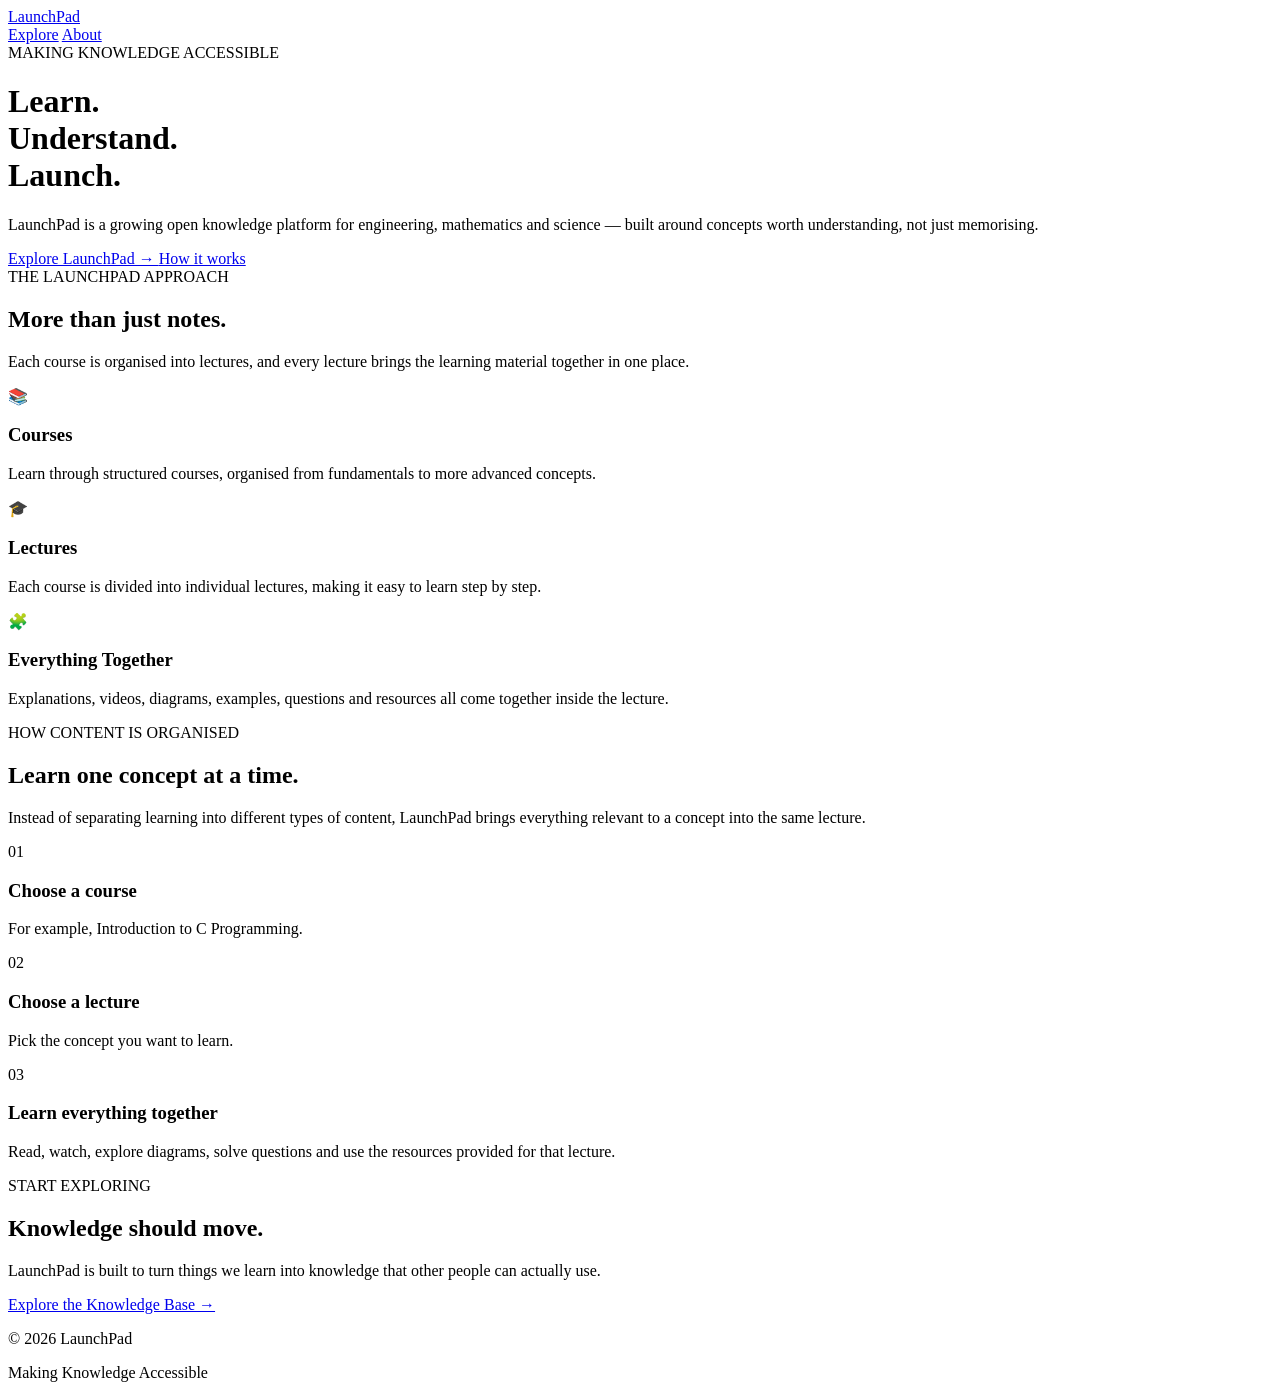
==== index.html @ 2ec694fc "Create index.html" ====
<!DOCTYPE html>
<html lang="en">
<head>
    <meta charset="UTF-8">
    <meta name="viewport" content="width=device-width, initial-scale=1.0">

    <title>LaunchPad — Engineering Knowledge</title>

    <link rel="stylesheet" href="css/style.css">
</head>

<body>

    <!-- Navigation -->
    <nav class="navbar">

        <div class="nav-container">

            <a href="index.html" class="logo">
                LaunchPad
            </a>

            <div class="nav-links">
                <a href="explore.html">Explore</a>
                <a href="#">About</a>
            </div>

        </div>

    </nav>


    <!-- Hero -->
    <header class="hero">

        <div class="hero-content">

            <span class="hero-badge">
                MAKING KNOWLEDGE ACCESSIBLE
            </span>

            <h1>
                Learn.<br>
                Understand.<br>
                <span>Launch.</span>
            </h1>

            <p>
                LaunchPad is a growing open knowledge platform for
                engineering, mathematics and science — built around
                concepts worth understanding, not just memorising.
            </p>

            <div class="hero-buttons">

                <a href="explore.html" class="btn btn-primary">
                    Explore LaunchPad →
                </a>

                <a href="#how-it-works" class="btn btn-secondary">
                    How it works
                </a>

            </div>

        </div>

    </header>


    <!-- How LaunchPad Works -->
    <section class="section" id="how-it-works">

        <div class="section-heading">

            <span class="section-label">
                THE LAUNCHPAD APPROACH
            </span>

            <h2>
                More than just notes.
            </h2>

            <p>
                Each course is organised into lectures, and every lecture
                brings the learning material together in one place.
            </p>

        </div>


        <div class="feature-grid">

            <div class="feature-card">
                <div class="feature-icon">📚</div>

                <h3>Courses</h3>

                <p>
                    Learn through structured courses, organised from
                    fundamentals to more advanced concepts.
                </p>
            </div>


            <div class="feature-card">
                <div class="feature-icon">🎓</div>

                <h3>Lectures</h3>

                <p>
                    Each course is divided into individual lectures,
                    making it easy to learn step by step.
                </p>
            </div>


            <div class="feature-card">
                <div class="feature-icon">🧩</div>

                <h3>Everything Together</h3>

                <p>
                    Explanations, videos, diagrams, examples, questions
                    and resources all come together inside the lecture.
                </p>
            </div>

        </div>

    </section>


    <!-- Example -->
    <section class="section example-section">

        <div class="section-heading">

            <span class="section-label">
                HOW CONTENT IS ORGANISED
            </span>

            <h2>
                Learn one concept at a time.
            </h2>

            <p>
                Instead of separating learning into different types of
                content, LaunchPad brings everything relevant to a concept
                into the same lecture.
            </p>

        </div>


        <div class="learning-path">

            <div class="path-step">
                <span class="path-number">01</span>

                <div>
                    <h3>Choose a course</h3>
                    <p>
                        For example, Introduction to C Programming.
                    </p>
                </div>
            </div>


            <div class="path-line"></div>


            <div class="path-step">
                <span class="path-number">02</span>

                <div>
                    <h3>Choose a lecture</h3>
                    <p>
                        Pick the concept you want to learn.
                    </p>
                </div>
            </div>


            <div class="path-line"></div>


            <div class="path-step">
                <span class="path-number">03</span>

                <div>
                    <h3>Learn everything together</h3>
                    <p>
                        Read, watch, explore diagrams, solve questions
                        and use the resources provided for that lecture.
                    </p>
                </div>
            </div>

        </div>

    </section>


    <!-- CTA -->
    <section class="cta-section">

        <div class="cta-content">

            <span class="section-label">
                START EXPLORING
            </span>

            <h2>
                Knowledge should move.
            </h2>

            <p>
                LaunchPad is built to turn things we learn into knowledge
                that other people can actually use.
            </p>

            <a href="explore.html" class="btn btn-primary">
                Explore the Knowledge Base →
            </a>

        </div>

    </section>


    <!-- Footer -->
    <footer class="footer">

        <p>
            © 2026 LaunchPad
        </p>

        <p>
            Making Knowledge Accessible
        </p>

    </footer>

</body>
</html>
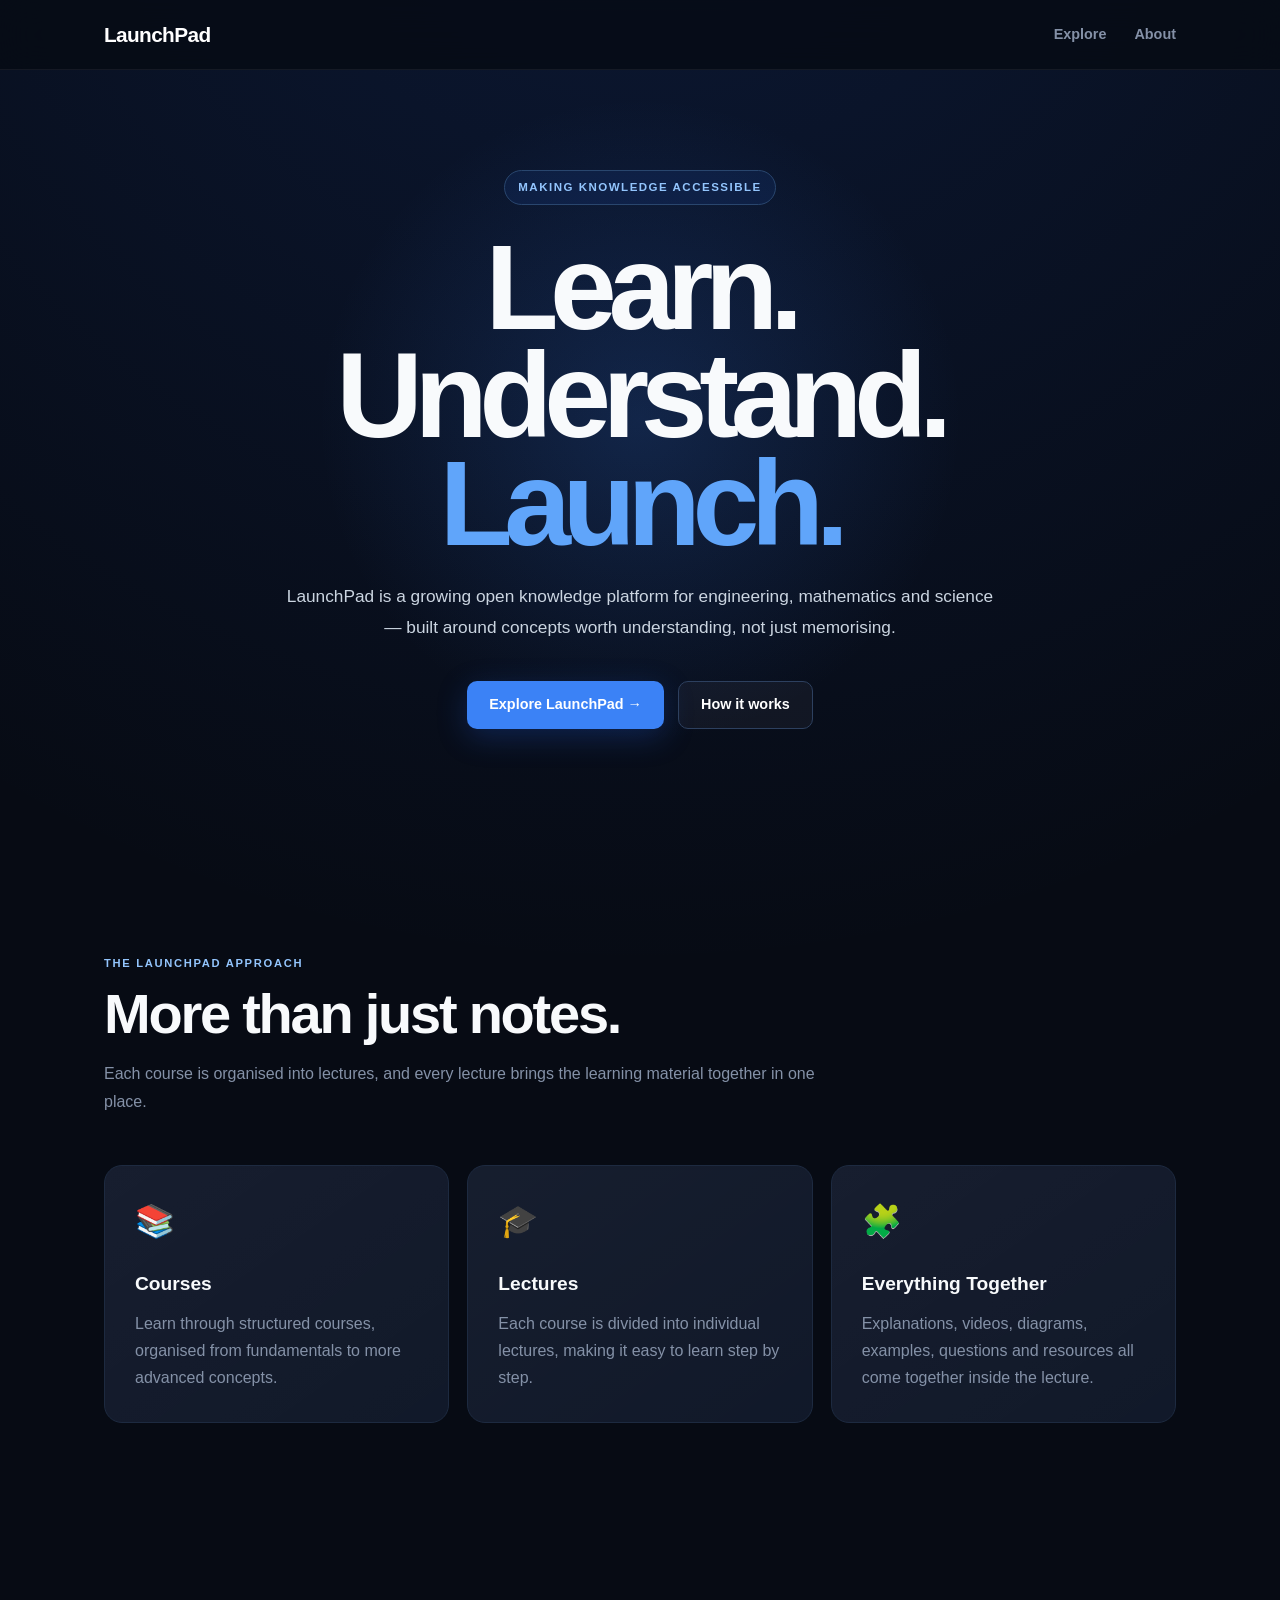
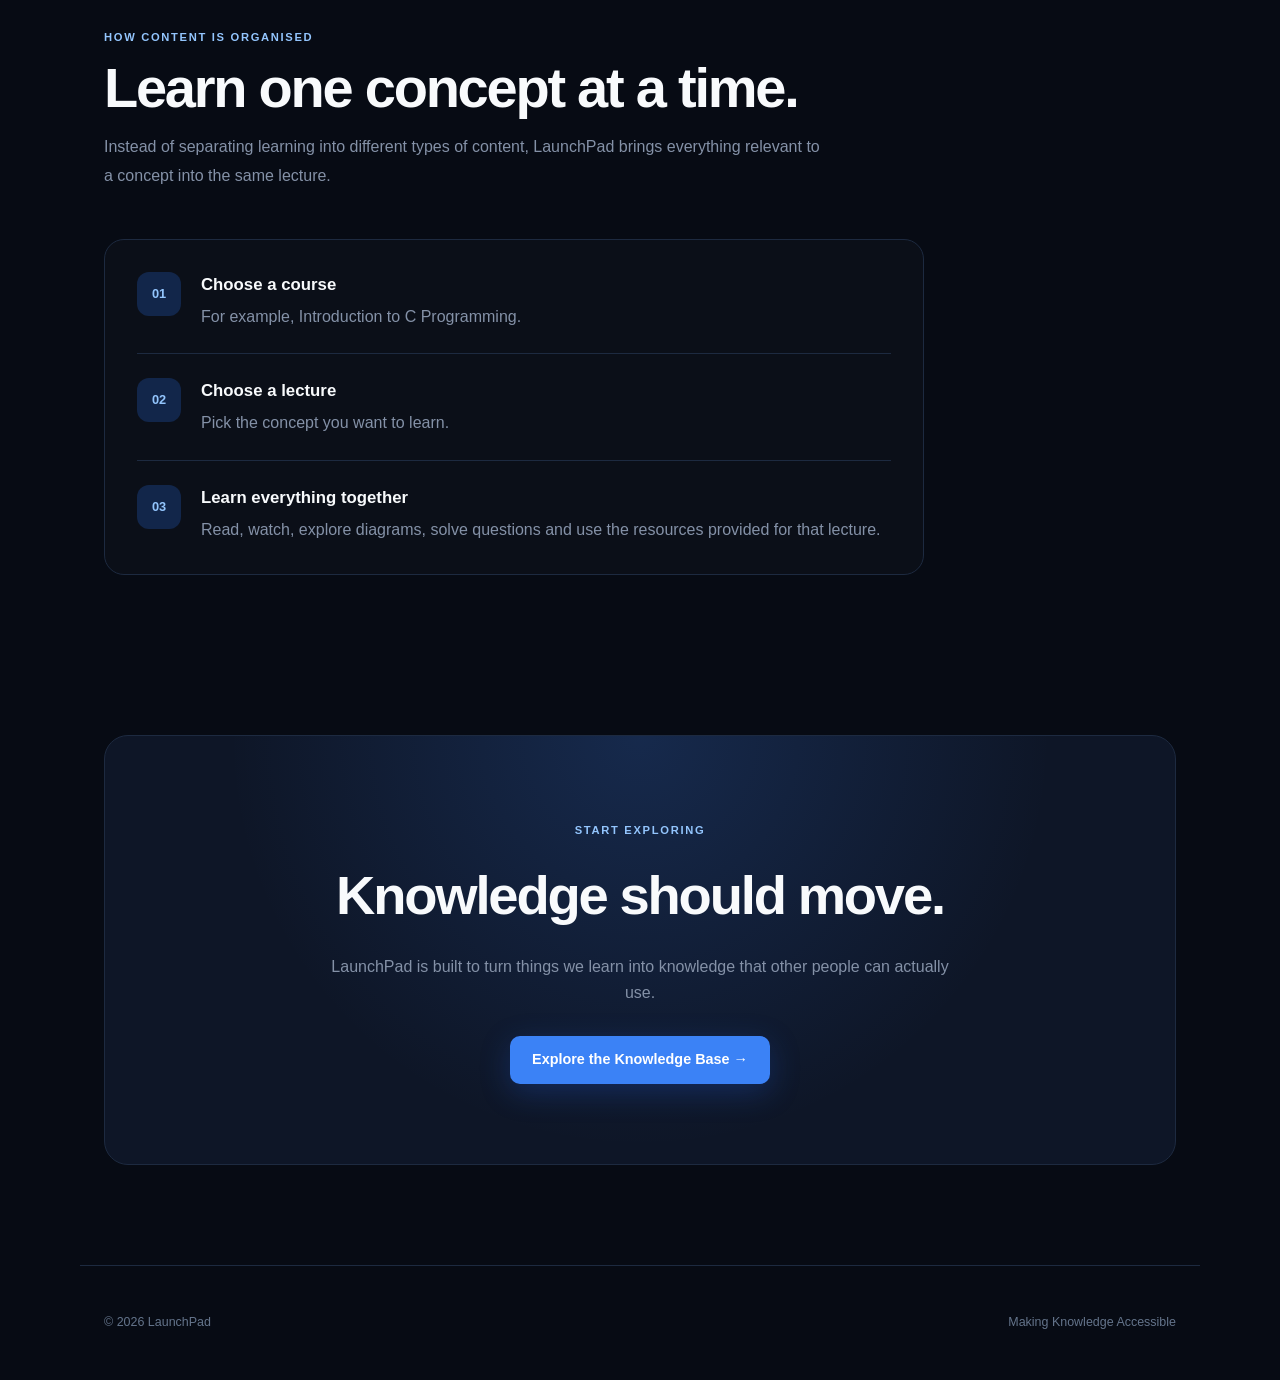
==== commit 39a8f082: "Update index.html" ====
--- a/index.html
+++ b/index.html
@@ -16,9 +16,7 @@
 
         <div class="nav-container">
 
-            <a href="index.html" class="logo">
-                LaunchPad
-            </a>
+            <a href="index.html" class="logo"> <span class="logo-launch">Launch</span><span class="logo-pad">Pad</span> </a>
 
             <div class="nav-links">
                 <a href="explore.html">Explore</a>
--- a/css/style.css
+++ b/css/style.css
@@ -0,0 +1,1040 @@
+/* =========================================================
+   LAUNCHPAD — GLOBAL DESIGN
+   ========================================================= */
+
+:root {
+    --bg: #070b14;
+    --bg-soft: #0b1120;
+    --card: #0e1627;
+    --card-hover: #121d32;
+
+    --border: #1d2a40;
+    --border-bright: #2d405f;
+
+    --text: #f8fafc;
+    --text-soft: #cbd5e1;
+    --muted: #8491a7;
+
+    --accent: #60a5fa;
+    --accent-bright: #93c5fd;
+    --accent-dark: #2563eb;
+
+    --max-width: 1120px;
+}
+
+
+/* =========================================================
+   RESET
+   ========================================================= */
+
+* {
+    box-sizing: border-box;
+}
+
+html {
+    scroll-behavior: smooth;
+}
+
+body {
+    margin: 0;
+
+    background:
+        radial-gradient(
+            circle at 50% -10%,
+            rgba(37, 99, 235, 0.16),
+            transparent 38%
+        ),
+        var(--bg);
+
+    color: var(--text);
+
+    font-family:
+        -apple-system,
+        BlinkMacSystemFont,
+        "Segoe UI",
+        Roboto,
+        Helvetica,
+        Arial,
+        sans-serif;
+
+    line-height: 1.6;
+}
+
+a {
+    color: inherit;
+    text-decoration: none;
+}
+
+
+/* =========================================================
+   NAVIGATION
+   ========================================================= */
+
+.navbar {
+    position: sticky;
+    top: 0;
+    z-index: 100;
+
+    background: rgba(7, 11, 20, 0.82);
+
+    border-bottom: 1px solid rgba(255, 255, 255, 0.06);
+
+    backdrop-filter: blur(18px);
+}
+
+.nav-container {
+    max-width: var(--max-width);
+
+    margin: auto;
+
+    padding: 18px 24px;
+
+    display: flex;
+    align-items: center;
+    justify-content: space-between;
+}
+
+.logo {
+    font-size: 1.3rem;
+    font-weight: 800;
+
+    letter-spacing: -0.03em;
+
+    color: white;
+}
+
+.nav-links {
+    display: flex;
+    align-items: center;
+
+    gap: 28px;
+}
+
+.nav-links a {
+    color: var(--muted);
+
+    font-size: 0.9rem;
+    font-weight: 600;
+
+    transition: color 0.2s ease;
+}
+
+.nav-links a:hover,
+.nav-links a.active {
+    color: white;
+}
+
+
+/* =========================================================
+   HERO
+   ========================================================= */
+
+.hero {
+    position: relative;
+
+    overflow: hidden;
+
+    min-height: 680px;
+
+    display: flex;
+    align-items: center;
+    justify-content: center;
+
+    text-align: center;
+
+    padding: 100px 24px 120px;
+}
+
+.hero::before {
+    content: "";
+
+    position: absolute;
+
+    width: 700px;
+    height: 700px;
+
+    left: 50%;
+    top: 0;
+
+    transform: translateX(-50%);
+
+    background:
+        radial-gradient(
+            circle,
+            rgba(59, 130, 246, 0.18),
+            transparent 65%
+        );
+
+    pointer-events: none;
+}
+
+.hero-content {
+    position: relative;
+
+    max-width: 850px;
+}
+
+.hero-badge {
+    display: inline-block;
+
+    padding: 7px 13px;
+
+    border: 1px solid #29466e;
+
+    border-radius: 999px;
+
+    background: rgba(37, 99, 235, 0.10);
+
+    color: var(--accent-bright);
+
+    font-size: 0.72rem;
+    font-weight: 800;
+
+    letter-spacing: 0.13em;
+}
+
+.hero h1 {
+    margin: 28px 0 24px;
+
+    font-size: clamp(4rem, 10vw, 7.5rem);
+
+    line-height: 0.9;
+
+    letter-spacing: -0.07em;
+}
+
+.hero h1 span {
+    color: var(--accent);
+}
+
+.hero p {
+    max-width: 720px;
+
+    margin: auto;
+
+    color: var(--text-soft);
+
+    font-size: 1.08rem;
+
+    line-height: 1.8;
+}
+
+.hero-buttons {
+    display: flex;
+
+    justify-content: center;
+
+    gap: 14px;
+
+    margin-top: 38px;
+
+    flex-wrap: wrap;
+}
+
+
+/* =========================================================
+   BUTTONS
+   ========================================================= */
+
+.btn {
+    display: inline-flex;
+
+    align-items: center;
+    justify-content: center;
+
+    min-height: 48px;
+
+    padding: 0 22px;
+
+    border-radius: 10px;
+
+    font-size: 0.9rem;
+    font-weight: 700;
+
+    transition:
+        transform 0.2s ease,
+        background 0.2s ease,
+        border-color 0.2s ease;
+}
+
+.btn:hover {
+    transform: translateY(-2px);
+}
+
+.btn-primary {
+    background: #3b82f6;
+
+    color: white;
+
+    box-shadow:
+        0 8px 30px rgba(37, 99, 235, 0.25);
+}
+
+.btn-primary:hover {
+    background: #60a5fa;
+}
+
+.btn-secondary {
+    background: rgba(255, 255, 255, 0.04);
+
+    border: 1px solid var(--border-bright);
+
+    color: white;
+}
+
+.btn-secondary:hover {
+    background: rgba(255, 255, 255, 0.08);
+}
+
+
+/* =========================================================
+   GENERAL SECTIONS
+   ========================================================= */
+
+.section {
+    max-width: var(--max-width);
+
+    margin: auto;
+
+    padding: 100px 24px;
+}
+
+.section-heading {
+    max-width: 720px;
+
+    margin-bottom: 48px;
+}
+
+.section-label {
+    display: inline-block;
+
+    margin-bottom: 12px;
+
+    color: var(--accent-bright);
+
+    font-size: 0.7rem;
+    font-weight: 800;
+
+    letter-spacing: 0.15em;
+}
+
+.section-heading h2 {
+    margin: 0 0 16px;
+
+    font-size: clamp(2.2rem, 5vw, 3.5rem);
+
+    line-height: 1.05;
+
+    letter-spacing: -0.04em;
+}
+
+.section-heading p {
+    margin: 0;
+
+    color: var(--muted);
+
+    font-size: 1rem;
+
+    line-height: 1.8;
+}
+
+
+/* =========================================================
+   FEATURE CARDS
+   ========================================================= */
+
+.feature-grid {
+    display: grid;
+
+    grid-template-columns: repeat(3, 1fr);
+
+    gap: 18px;
+}
+
+.feature-card {
+    min-height: 230px;
+
+    padding: 30px;
+
+    background:
+        linear-gradient(
+            145deg,
+            rgba(255,255,255,0.035),
+            rgba(255,255,255,0.01)
+        ),
+        var(--card);
+
+    border: 1px solid var(--border);
+
+    border-radius: 18px;
+
+    transition:
+        transform 0.2s ease,
+        border-color 0.2s ease;
+}
+
+.feature-card:hover {
+    transform: translateY(-5px);
+
+    border-color: #36557d;
+}
+
+.feature-icon {
+    margin-bottom: 22px;
+
+    font-size: 2rem;
+}
+
+.feature-card h3 {
+    margin: 0 0 10px;
+
+    font-size: 1.2rem;
+}
+
+.feature-card p {
+    margin: 0;
+
+    color: var(--muted);
+
+    line-height: 1.7;
+}
+
+
+/* =========================================================
+   LEARNING PATH
+   ========================================================= */
+
+.learning-path {
+    max-width: 820px;
+
+    padding: 8px;
+
+    background: rgba(255,255,255,0.015);
+
+    border: 1px solid var(--border);
+
+    border-radius: 20px;
+}
+
+.path-step {
+    display: flex;
+
+    align-items: flex-start;
+
+    gap: 20px;
+
+    padding: 24px;
+}
+
+.path-number {
+    flex-shrink: 0;
+
+    width: 44px;
+    height: 44px;
+
+    display: flex;
+
+    align-items: center;
+    justify-content: center;
+
+    border-radius: 12px;
+
+    background: #12264a;
+
+    color: var(--accent-bright);
+
+    font-size: 0.8rem;
+    font-weight: 800;
+}
+
+.path-step h3 {
+    margin: 0 0 5px;
+
+    font-size: 1.05rem;
+}
+
+.path-step p {
+    margin: 0;
+
+    color: var(--muted);
+}
+
+.path-line {
+    height: 1px;
+
+    margin: 0 24px;
+
+    background: var(--border);
+}
+
+
+/* =========================================================
+   CTA
+   ========================================================= */
+
+.cta-section {
+    max-width: var(--max-width);
+
+    margin: auto;
+
+    padding: 60px 24px 100px;
+}
+
+.cta-content {
+    padding: 80px 30px;
+
+    text-align: center;
+
+    background:
+        radial-gradient(
+            circle at 50% 0%,
+            rgba(59,130,246,0.18),
+            transparent 60%
+        ),
+        var(--card);
+
+    border: 1px solid var(--border);
+
+    border-radius: 24px;
+}
+
+.cta-content h2 {
+    margin: 0 0 15px;
+
+    font-size: clamp(2.2rem, 5vw, 3.4rem);
+
+    letter-spacing: -0.04em;
+}
+
+.cta-content p {
+    max-width: 620px;
+
+    margin: 0 auto 30px;
+
+    color: var(--muted);
+}
+
+
+/* =========================================================
+   EXPLORE PAGE
+   ========================================================= */
+
+.explore-header {
+    max-width: 850px;
+
+    margin: auto;
+
+    padding: 110px 24px 70px;
+
+    text-align: center;
+}
+
+.explore-header h1 {
+    margin: 25px 0 18px;
+
+    font-size: clamp(3.8rem, 9vw, 6rem);
+
+    line-height: 0.95;
+
+    letter-spacing: -0.06em;
+}
+
+.explore-header p {
+    max-width: 680px;
+
+    margin: auto;
+
+    color: var(--muted);
+
+    line-height: 1.8;
+}
+
+
+/* =========================================================
+   COURSE LIBRARY
+   ========================================================= */
+
+.courses-section {
+    max-width: var(--max-width);
+
+    margin: auto;
+
+    padding: 20px 24px 110px;
+}
+
+.course-grid {
+    display: grid;
+
+    grid-template-columns: repeat(2, 1fr);
+
+    gap: 20px;
+}
+
+.course-card {
+    position: relative;
+
+    display: block;
+
+    padding: 32px;
+
+    min-height: 290px;
+
+    overflow: hidden;
+
+    background:
+        linear-gradient(
+            145deg,
+            rgba(255,255,255,0.04),
+            rgba(255,255,255,0.01)
+        ),
+        var(--card);
+
+    border: 1px solid var(--border);
+
+    border-radius: 20px;
+
+    transition:
+        transform 0.25s ease,
+        border-color 0.25s ease,
+        box-shadow 0.25s ease;
+}
+
+.course-card::after {
+    content: "";
+
+    position: absolute;
+
+    width: 180px;
+    height: 180px;
+
+    right: -70px;
+    bottom: -80px;
+
+    border-radius: 50%;
+
+    background: rgba(59,130,246,0.08);
+
+    transition: transform 0.3s ease;
+}
+
+.course-card:hover {
+    transform: translateY(-6px);
+
+    border-color: #3d6090;
+
+    box-shadow:
+        0 20px 50px rgba(0,0,0,0.25);
+}
+
+.course-card:hover::after {
+    transform: scale(1.5);
+}
+
+.course-card-top {
+    position: relative;
+    z-index: 1;
+
+    display: flex;
+
+    justify-content: space-between;
+
+    margin-bottom: 48px;
+}
+
+.course-number {
+    color: var(--accent-bright);
+
+    font-size: 0.7rem;
+    font-weight: 800;
+
+    letter-spacing: 0.14em;
+}
+
+.course-arrow {
+    color: var(--accent-bright);
+
+    font-size: 1.5rem;
+}
+
+.course-card h3 {
+    position: relative;
+    z-index: 1;
+
+    margin: 0 0 14px;
+
+    font-size: 1.45rem;
+
+    line-height: 1.3;
+}
+
+.course-card p {
+    position: relative;
+    z-index: 1;
+
+    margin: 0 0 25px;
+
+    color: var(--muted);
+
+    line-height: 1.7;
+}
+
+.course-meta {
+    position: relative;
+    z-index: 1;
+
+    display: flex;
+
+    gap: 8px;
+
+    color: #64748b;
+
+    font-size: 0.78rem;
+}
+
+.course-card-placeholder {
+    opacity: 0.55;
+}
+
+.course-card-placeholder:hover {
+    transform: none;
+
+    border-color: var(--border);
+
+    box-shadow: none;
+}
+
+
+/* =========================================================
+   COURSE PAGE
+   ========================================================= */
+
+.course-header {
+    max-width: var(--max-width);
+
+    margin: auto;
+
+    padding: 100px 24px 60px;
+}
+
+.course-header h1 {
+    max-width: 850px;
+
+    margin: 18px 0;
+
+    font-size: clamp(2.8rem, 7vw, 5rem);
+
+    line-height: 1;
+
+    letter-spacing: -0.055em;
+}
+
+.course-header p {
+    max-width: 700px;
+
+    margin: 0;
+
+    color: var(--muted);
+
+    font-size: 1.05rem;
+
+    line-height: 1.8;
+}
+
+.lecture-list-section {
+    max-width: var(--max-width);
+
+    margin: auto;
+
+    padding: 20px 24px 110px;
+}
+
+.lecture-list {
+    display: flex;
+
+    flex-direction: column;
+
+    gap: 14px;
+
+    max-width: 900px;
+}
+
+.lecture-card {
+    width: 100%;
+
+    display: grid;
+
+    grid-template-columns: 70px 1fr 40px;
+
+    align-items: center;
+
+    gap: 20px;
+
+    padding: 24px 26px;
+
+    background: var(--card);
+
+    border: 1px solid var(--border);
+
+    border-radius: 16px;
+
+    transition:
+        transform 0.2s ease,
+        border-color 0.2s ease,
+        background 0.2s ease;
+}
+
+a.lecture-card:hover {
+    transform: translateX(5px);
+
+    border-color: #3d6090;
+
+    background: var(--card-hover);
+}
+
+.lecture-number {
+    color: var(--accent-bright);
+
+    font-size: 0.9rem;
+    font-weight: 800;
+
+    letter-spacing: 0.05em;
+}
+
+.lecture-info h3 {
+    margin: 0 0 5px;
+
+    font-size: 1.05rem;
+}
+
+.lecture-info p {
+    margin: 0;
+
+    color: var(--muted);
+
+    font-size: 0.9rem;
+}
+
+.lecture-arrow {
+    color: var(--accent-bright);
+
+    font-size: 1.4rem;
+
+    text-align: right;
+}
+
+.lecture-placeholder {
+    opacity: 0.45;
+}
+
+
+/* =========================================================
+   LECTURE PAGE
+   ========================================================= */
+
+.lecture-header {
+    max-width: 900px;
+
+    margin: auto;
+
+    padding: 90px 24px 50px;
+}
+
+.breadcrumb {
+    margin-bottom: 25px;
+
+    color: var(--accent-bright);
+
+    font-size: 0.8rem;
+    font-weight: 700;
+}
+
+.lecture-header h1 {
+    margin: 0 0 18px;
+
+    font-size: clamp(2.7rem, 6vw, 4.8rem);
+
+    line-height: 1;
+
+    letter-spacing: -0.055em;
+}
+
+.lecture-header p {
+    max-width: 700px;
+
+    margin: 0;
+
+    color: var(--muted);
+
+    font-size: 1.05rem;
+}
+
+.lecture-content {
+    max-width: 900px;
+
+    margin: auto;
+
+    padding: 20px 24px 100px;
+}
+
+.content-box {
+    margin-bottom: 24px;
+
+    padding: 30px;
+
+    background: var(--card);
+
+    border: 1px solid var(--border);
+
+    border-radius: 18px;
+}
+
+.content-box h2 {
+    margin-top: 0;
+
+    margin-bottom: 15px;
+
+    font-size: 1.5rem;
+}
+
+.content-box p {
+    color: var(--text-soft);
+
+    line-height: 1.8;
+}
+
+.video-placeholder {
+    display: flex;
+
+    min-height: 260px;
+
+    align-items: center;
+    justify-content: center;
+
+    text-align: center;
+
+    background: #080d18;
+
+    border: 1px dashed #334155;
+
+    border-radius: 14px;
+
+    color: var(--muted);
+}
+
+.lecture-navigation {
+    display: flex;
+
+    justify-content: space-between;
+
+    gap: 15px;
+
+    margin-top: 40px;
+}
+
+.lecture-navigation a {
+    display: inline-flex;
+
+    padding: 13px 18px;
+
+    border: 1px solid var(--border-bright);
+
+    border-radius: 10px;
+
+    color: var(--accent-bright);
+
+    font-weight: 700;
+}
+
+.lecture-navigation a:hover {
+    background: rgba(59,130,246,0.08);
+}
+
+
+/* =========================================================
+   FOOTER
+   ========================================================= */
+
+.footer {
+    max-width: var(--max-width);
+
+    margin: auto;
+
+    padding: 35px 24px;
+
+    display: flex;
+
+    justify-content: space-between;
+
+    gap: 20px;
+
+    border-top: 1px solid var(--border);
+
+    color: #64748b;
+
+    font-size: 0.78rem;
+}
+
+
+/* =========================================================
+   MOBILE
+   ========================================================= */
+
+@media (max-width: 800px) {
+
+    .nav-container {
+        padding: 15px 18px;
+    }
+
+    .nav-links {
+        gap: 15px;
+    }
+
+    .hero {
+        min-height: 600px;
+
+        padding: 80px 20px;
+    }
+
+    .hero h1 {
+        font-size: clamp(3.6rem, 18vw, 6rem);
+    }
+
+    .feature-grid,
+    .course-grid {
+        grid-template-columns: 1fr;
+    }
+
+    .section {
+        padding: 75px 20px;
+    }
+
+    .courses-section,
+    .lecture-list-section,
+    .lecture-content {
+        padding-left: 20px;
+        padding-right: 20px;
+    }
+
+    .lecture-card {
+        grid-template-columns: 48px 1fr 25px;
+
+        gap: 12px;
+
+        padding: 20px;
+    }
+
+    .lecture-info p {
+        font-size: 0.82rem;
+    }
+
+    .footer {
+        flex-direction: column;
+
+        gap: 5px;
+    }
+
+    .lecture-navigation {
+        flex-direction: column;
+    }
+
+}
